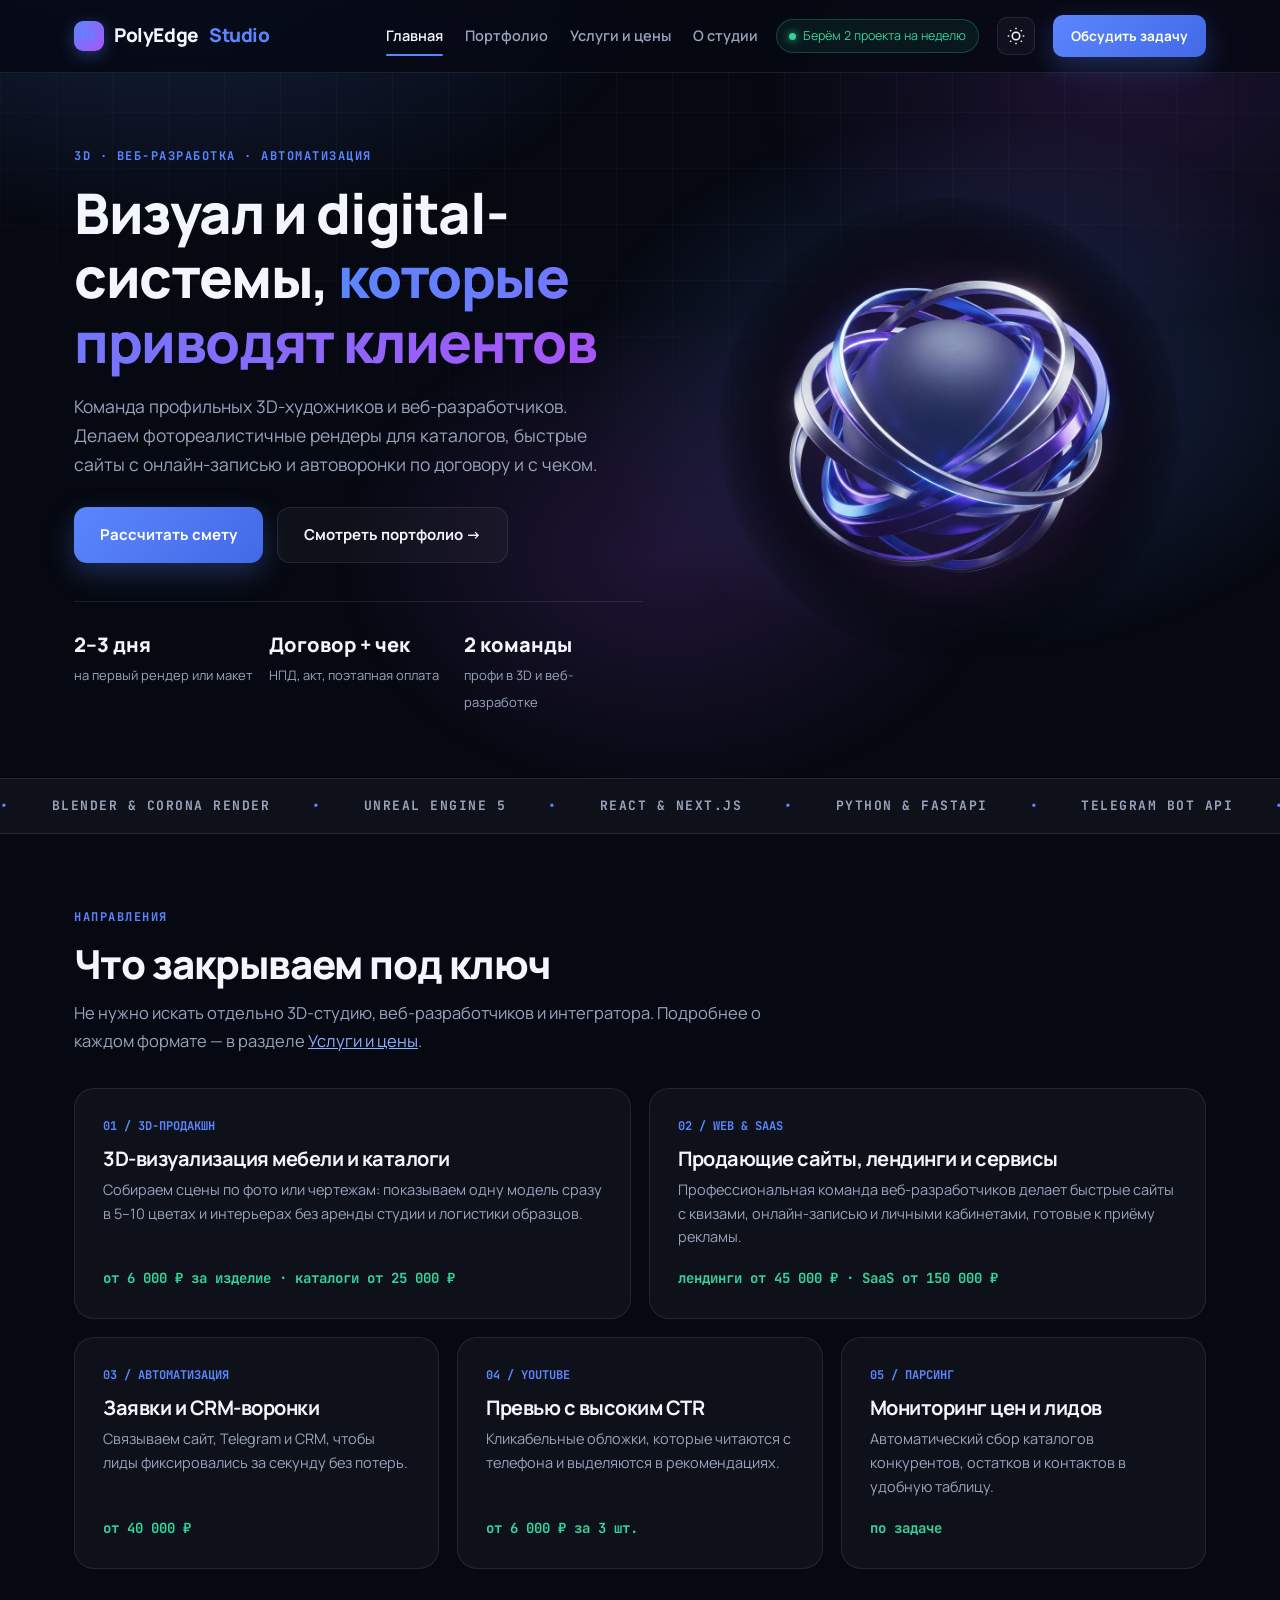
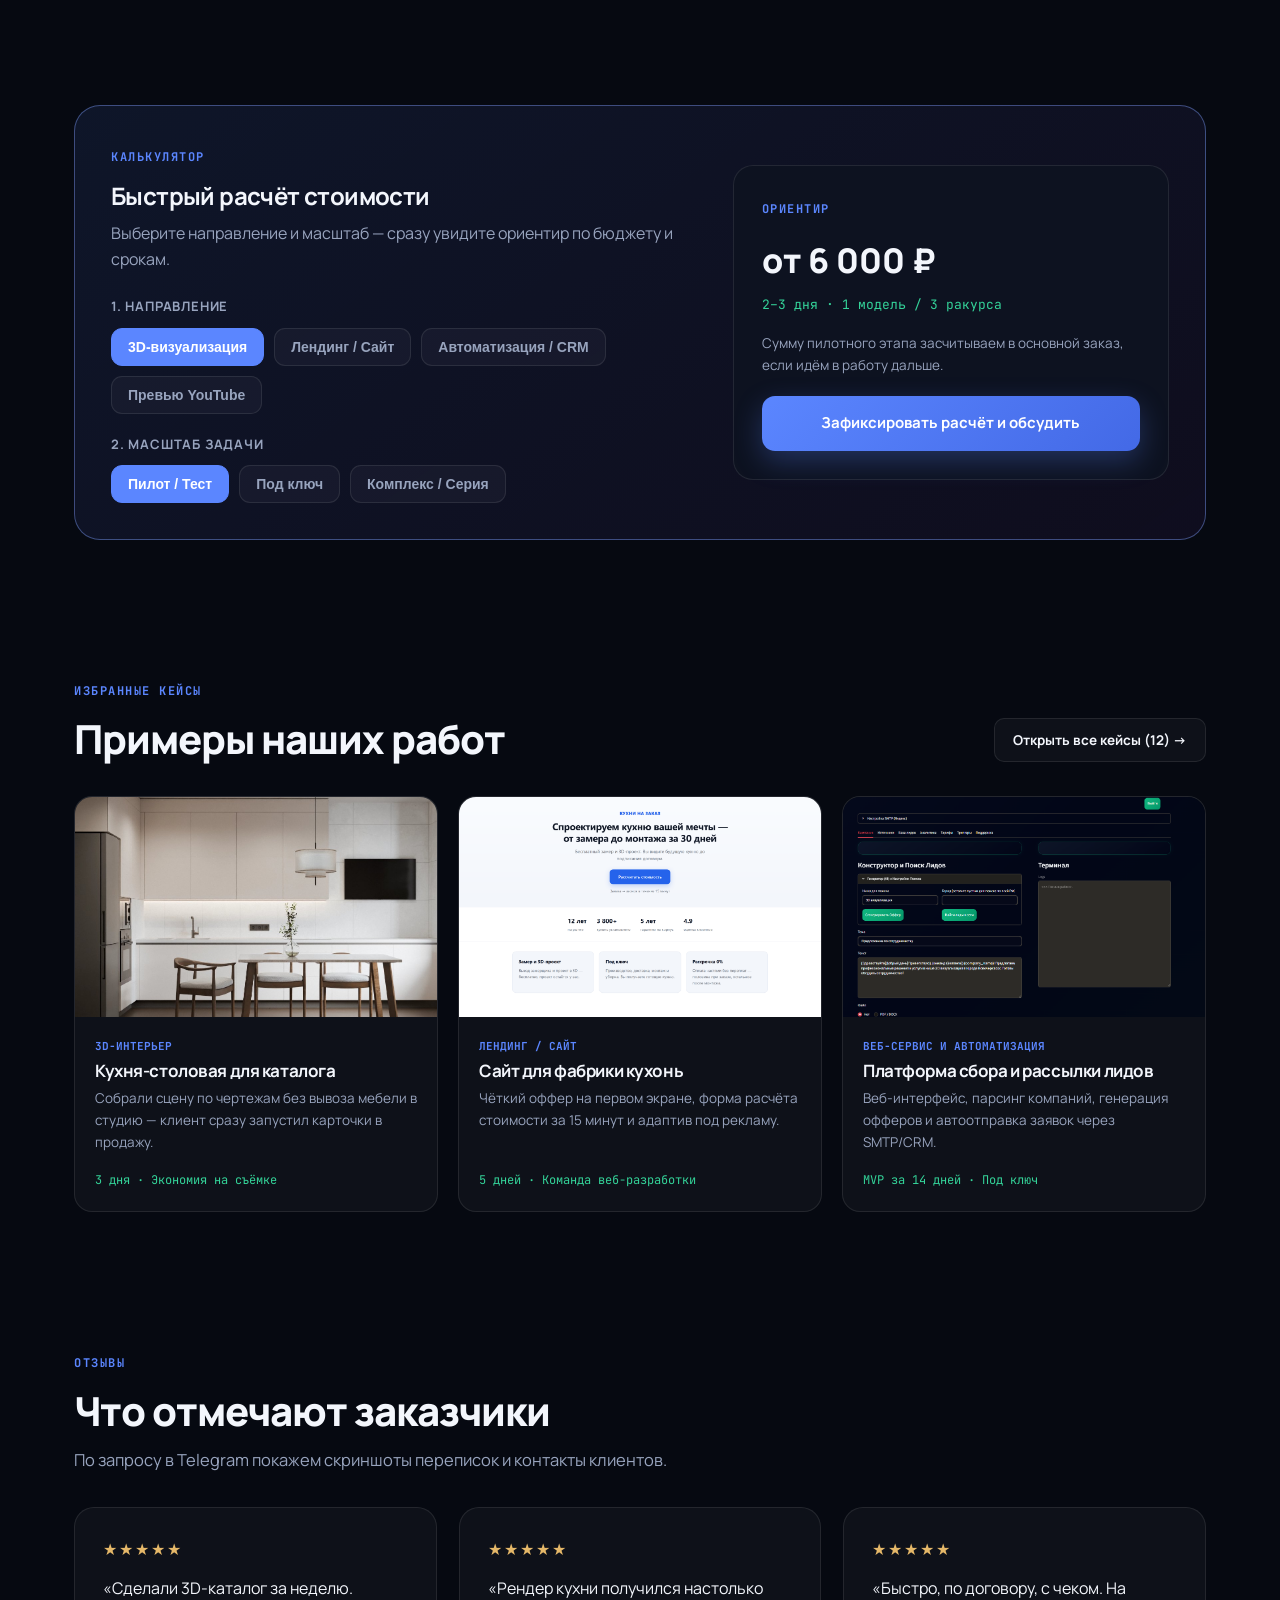
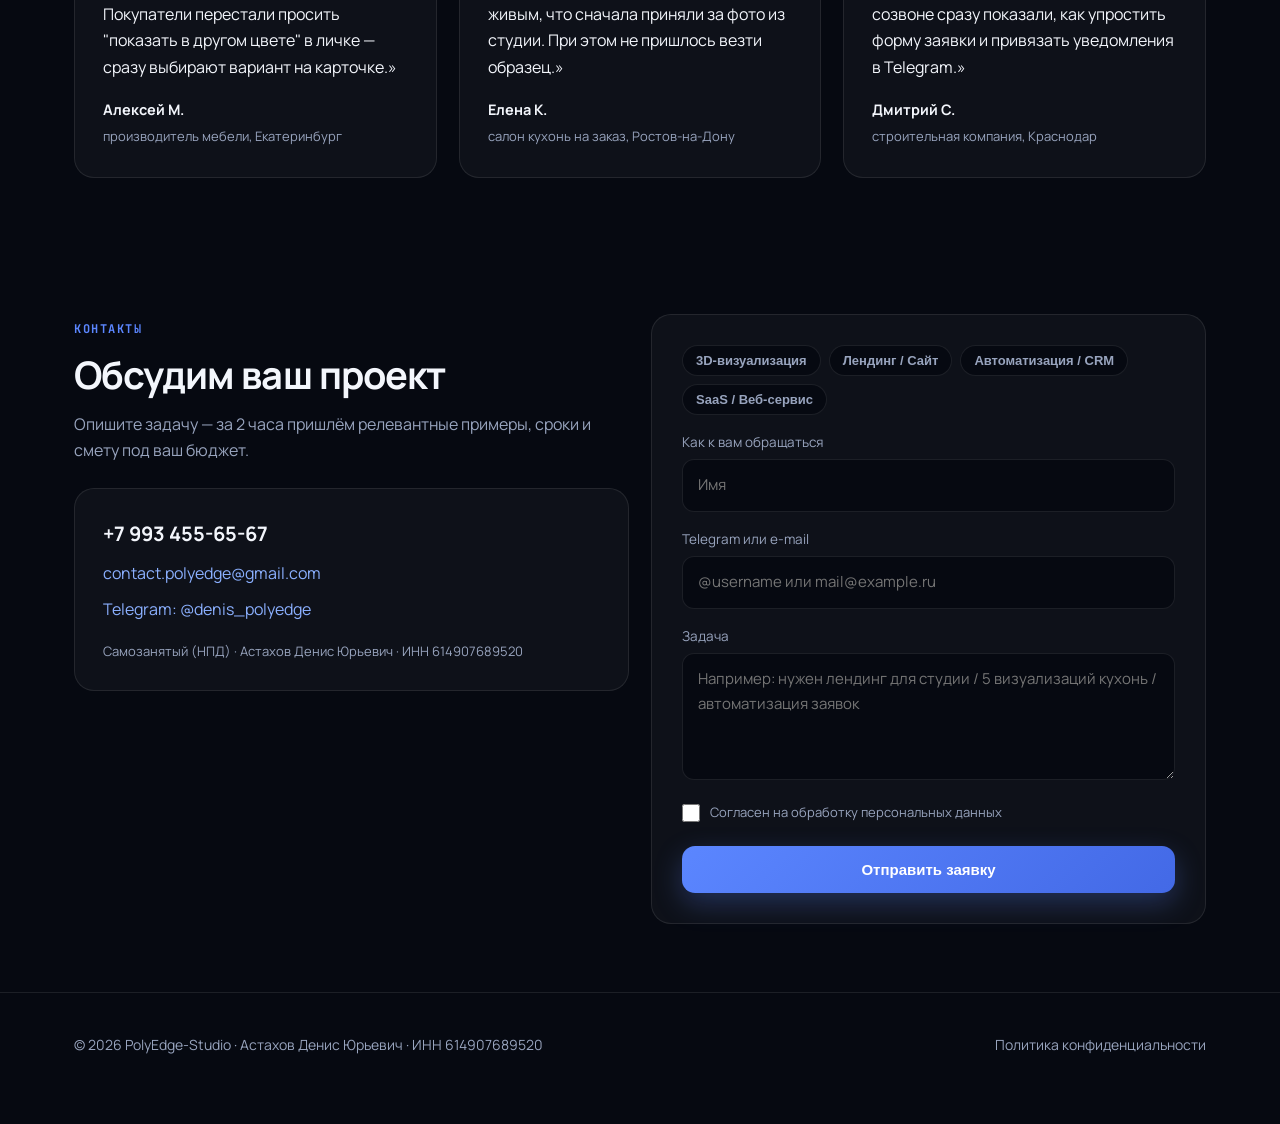
==== index.html @ 9b285a36 "Add files via upload" ====
<!DOCTYPE html>
<html lang="ru">
<head>
<meta charset="utf-8">
<meta name="viewport" content="width=device-width, initial-scale=1">
<title>PolyEdge-Studio — 3D-визуализация, сайты и автоматизация для бизнеса</title>
<meta name="description" content="Фотореалистичные 3D-рендеры мебели и интерьера, продающие сайты и автоматизация заявок. Команда профессионалов, договор и чек.">
<link rel="stylesheet" href="assets/style.css?v=19">
</head>
<body>
<div class="scroll-progress" id="scroll-progress"></div>
<div class="bg-grid"></div>
<div class="bg-glow"></div>

<header>
  <div class="wrap nav">
    <a class="logo" href="index.html"><span class="logo-mark">PE</span>PolyEdge<span>Studio</span></a>
    <nav class="menu">
      <a href="index.html" class="active">Главная</a>
      <a href="portfolio.html">Портфолио</a>
      <a href="services.html">Услуги и цены</a>
      <a href="about.html">О студии</a>
    </nav>
    <div class="nav-status"><span class="dot"></span>Берём 2 проекта на неделю</div>
    <button class="theme-btn" id="theme-toggle" type="button" aria-label="Сменить тему"></button>
    <a class="btn sm" href="#contact">Обсудить задачу</a>
    <button class="burger" type="button" aria-label="Меню">☰</button>
  </div>
  <div class="mobile-menu">
    <a href="index.html">Главная</a>
    <a href="portfolio.html">Портфолио</a>
    <a href="services.html">Услуги и цены</a>
    <a href="about.html">О студии</a>
    <a href="#contact">Обсудить задачу</a>
  </div>
</header>

<main>
  <section class="hero">
    <div class="hero-aura" id="hero-aura" aria-hidden="true"></div>
    <div class="wrap" style="position:relative">
      <div class="hero-grid">
        <div>
          <span class="eyebrow">3D · Веб-разработка · Автоматизация</span>
          <h1>Визуал и digital-системы, <span class="grad">которые приводят клиентов</span></h1>
          <p class="sub">Команда профильных 3D-художников и веб-разработчиков. Делаем фотореалистичные рендеры для каталогов, быстрые сайты с онлайн-записью и автоворонки по договору и с чеком.</p>
          <div class="cta">
            <a class="btn" href="#estimator">Рассчитать смету</a>
            <a class="btn ghost" href="portfolio.html">Смотреть портфолио →</a>
          </div>
          <div class="trust-row">
            <div class="trust-item"><b>2–3 дня</b><span>на первый рендер или макет</span></div>
            <div class="trust-item"><b>Договор + чек</b><span>НПД, акт, поэтапная оплата</span></div>
            <div class="trust-item"><b>2 команды</b><span>профи в 3D и веб-разработке</span></div>
          </div>
        </div>
        <div class="hero-3d-stage" id="hero-sculpture-stage">
          <div class="hero-sculpture-glow" aria-hidden="true"></div>
          <canvas id="hero-three-canvas" style="width:100%;height:100%;display:block;position:relative;z-index:2"></canvas>
          <img class="hero-sculpture" id="hero-sculpture" src="assets/hero-sculpture.jpg" alt="3D-скульптура PolyEdge-Studio" style="display:none">
        </div>
      </div>
    </div>
  </section>

  <div class="marquee-wrap" aria-hidden="true">
    <div class="marquee-track">
      <span>•</span> Blender &amp; Corona Render <span>•</span> Unreal Engine 5 <span>•</span> React &amp; Next.js <span>•</span> Python &amp; FastAPI <span>•</span> Telegram Bot API <span>•</span> amoCRM &amp; Bitrix24 <span>•</span> YouTube CTR Design
      <span>•</span> Blender &amp; Corona Render <span>•</span> Unreal Engine 5 <span>•</span> React &amp; Next.js <span>•</span> Python &amp; FastAPI <span>•</span> Telegram Bot API <span>•</span> amoCRM &amp; Bitrix24 <span>•</span> YouTube CTR Design
    </div>
  </div>

  <section>
    <div class="wrap">
      <div class="sec-head">
        <span class="eyebrow">Направления</span>
        <h2>Что закрываем под ключ</h2>
        <p class="sub">Не нужно искать отдельно 3D-студию, веб-разработчиков и интегратора. Подробнее о каждом формате — в разделе <a href="services.html" style="color:#8bb0ff;text-decoration:underline">Услуги и цены</a>.</p>
      </div>
      <div class="bento">
        <div class="bento-card wide">
          <span class="bento-num">01 / 3D-ПРОДАКШН</span>
          <h3>3D-визуализация мебели и каталоги</h3>
          <p>Собираем сцены по фото или чертежам: показываем одну модель сразу в 5–10 цветах и интерьерах без аренды студии и логистики образцов.</p>
          <div class="price-tag">от 6 000 ₽ за изделие · каталоги от 25 000 ₽</div>
        </div>
        <div class="bento-card wide">
          <span class="bento-num">02 / WEB & SAAS</span>
          <h3>Продающие сайты, лендинги и сервисы</h3>
          <p>Профессиональная команда веб-разработчиков делает быстрые сайты с квизами, онлайн-записью и личными кабинетами, готовые к приёму рекламы.</p>
          <div class="price-tag">лендинги от 45 000 ₽ · SaaS от 150 000 ₽</div>
        </div>
        <div class="bento-card">
          <span class="bento-num">03 / АВТОМАТИЗАЦИЯ</span>
          <h3>Заявки и CRM-воронки</h3>
          <p>Связываем сайт, Telegram и CRM, чтобы лиды фиксировались за секунду без потерь.</p>
          <div class="price-tag">от 40 000 ₽</div>
        </div>
        <div class="bento-card">
          <span class="bento-num">04 / YOUTUBE</span>
          <h3>Превью с высоким CTR</h3>
          <p>Кликабельные обложки, которые читаются с телефона и выделяются в рекомендациях.</p>
          <div class="price-tag">от 6 000 ₽ за 3 шт.</div>
        </div>
        <div class="bento-card">
          <span class="bento-num">05 / ПАРСИНГ</span>
          <h3>Мониторинг цен и лидов</h3>
          <p>Автоматический сбор каталогов конкурентов, остатков и контактов в удобную таблицу.</p>
          <div class="price-tag">по задаче</div>
        </div>
      </div>
    </div>
  </section>

  <section id="estimator">
    <div class="wrap">
      <div class="calc-box">
        <div>
          <span class="eyebrow">Калькулятор</span>
          <h2>Быстрый расчёт стоимости</h2>
          <p class="sub" style="margin:10px 0 24px">Выберите направление и масштаб — сразу увидите ориентир по бюджету и срокам.</p>

          <div class="calc-group">
            <span class="calc-label">1. Направление</span>
            <div class="chip-row">
              <button class="chip active" type="button" data-calc-service="3d">3D-визуализация</button>
              <button class="chip" type="button" data-calc-service="web">Лендинг / Сайт</button>
              <button class="chip" type="button" data-calc-service="auto">Автоматизация / CRM</button>
              <button class="chip" type="button" data-calc-service="yt">Превью YouTube</button>
            </div>
          </div>

          <div class="calc-group" style="margin-bottom:0">
            <span class="calc-label">2. Масштаб задачи</span>
            <div class="chip-row">
              <button class="chip active" type="button" data-calc-scale="pilot">Пилот / Тест</button>
              <button class="chip" type="button" data-calc-scale="standard">Под ключ</button>
              <button class="chip" type="button" data-calc-scale="pro">Комплекс / Серия</button>
            </div>
          </div>
        </div>

        <div class="calc-result">
          <span class="eyebrow" style="margin-bottom:4px">Ориентир</span>
          <div class="calc-price" id="calc-price">от 6 000 ₽</div>
          <div class="calc-term" id="calc-term">2–3 дня · 1 модель / 3 ракурса</div>
          <p class="calc-note">Сумму пилотного этапа засчитываем в основной заказ, если идём в работу дальше.</p>
          <a class="btn" id="calc-apply" href="#contact" style="width:100%">Зафиксировать расчёт и обсудить</a>
        </div>
      </div>
    </div>
  </section>

  <section>
    <div class="wrap">
      <div class="sec-head" style="display:flex;justify-content:space-between;align-items:flex-end;gap:20px;max-width:100%;flex-wrap:wrap">
        <div>
          <span class="eyebrow">Избранные кейсы</span>
          <h2>Примеры наших работ</h2>
        </div>
        <a class="btn ghost sm" href="portfolio.html">Открыть все кейсы (12) →</a>
      </div>

      <div class="cases-grid">
        <article class="case-card">
          <div class="case-thumb"><img src="assets/work-03.jpg" alt="3D-визуализация кухни-столовой" loading="lazy"></div>
          <div class="case-body">
            <span class="case-tag">3D-интерьер</span>
            <h3>Кухня-столовая для каталога</h3>
            <p>Собрали сцену по чертежам без вывоза мебели в студию — клиент сразу запустил карточки в продажу.</p>
            <div class="case-meta">3 дня · Экономия на съёмке</div>
          </div>
        </article>

        <article class="case-card">
          <div class="case-thumb"><img src="assets/demo_web.png" alt="Лендинг для мебельного производства" loading="lazy"></div>
          <div class="case-body">
            <span class="case-tag">Лендинг / Сайт</span>
            <h3>Сайт для фабрики кухонь</h3>
            <p>Чёткий оффер на первом экране, форма расчёта стоимости за 15 минут и адаптив под рекламу.</p>
            <div class="case-meta">5 дней · Команда веб-разработки</div>
          </div>
        </article>

        <article class="case-card">
          <div class="case-thumb"><img src="assets/leadforge_app.png" alt="Веб-сервис LeadForge ULTRA" loading="lazy"></div>
          <div class="case-body">
            <span class="case-tag">Веб-сервис и автоматизация</span>
            <h3>Платформа сбора и рассылки лидов</h3>
            <p>Веб-интерфейс, парсинг компаний, генерация офферов и автоотправка заявок через SMTP/CRM.</p>
            <div class="case-meta">MVP за 14 дней · Под ключ</div>
          </div>
        </article>
      </div>
    </div>
  </section>

  <section>
    <div class="wrap">
      <div class="sec-head">
        <span class="eyebrow">Отзывы</span>
        <h2>Что отмечают заказчики</h2>
        <p class="sub">По запросу в Telegram покажем скриншоты переписок и контакты клиентов.</p>
      </div>
      <div class="grid-3">
        <div class="panel">
          <div style="color:var(--gold);letter-spacing:2px;margin-bottom:12px">★★★★★</div>
          <p class="sub" style="color:var(--text);margin-bottom:18px">«Сделали 3D-каталог за неделю. Покупатели перестали просить "показать в другом цвете" в личке — сразу выбирают вариант на карточке.»</p>
          <b style="display:block;font-size:14.5px">Алексей М.</b>
          <span style="font-size:13px;color:var(--muted)">производитель мебели, Екатеринбург</span>
        </div>
        <div class="panel">
          <div style="color:var(--gold);letter-spacing:2px;margin-bottom:12px">★★★★★</div>
          <p class="sub" style="color:var(--text);margin-bottom:18px">«Рендер кухни получился настолько живым, что сначала приняли за фото из студии. При этом не пришлось везти образец.»</p>
          <b style="display:block;font-size:14.5px">Елена К.</b>
          <span style="font-size:13px;color:var(--muted)">салон кухонь на заказ, Ростов-на-Дону</span>
        </div>
        <div class="panel">
          <div style="color:var(--gold);letter-spacing:2px;margin-bottom:12px">★★★★★</div>
          <p class="sub" style="color:var(--text);margin-bottom:18px">«Быстро, по договору, с чеком. На созвоне сразу показали, как упростить форму заявки и привязать уведомления в Telegram.»</p>
          <b style="display:block;font-size:14.5px">Дмитрий С.</b>
          <span style="font-size:13px;color:var(--muted)">строительная компания, Краснодар</span>
        </div>
      </div>
    </div>
  </section>

  <section id="contact">
    <div class="wrap">
      <div class="grid-2" style="align-items:start">
        <div>
          <span class="eyebrow">Контакты</span>
          <h2 style="font-size:clamp(28px,3.5vw,38px);margin-bottom:14px">Обсудим ваш проект</h2>
          <p class="sub" style="margin-bottom:24px">Опишите задачу — за 2 часа пришлём релевантные примеры, сроки и смету под ваш бюджет.</p>
          <div class="panel" style="display:grid;gap:10px">
            <b style="font-size:20px">+7 993 455-65-67</b>
            <a href="mailto:contact.polyedge@gmail.com" style="color:#8bb0ff">contact.polyedge@gmail.com</a>
            <a href="https://t.me/denis_polyedge" target="_blank" rel="noopener" style="color:#8bb0ff">Telegram: @denis_polyedge</a>
            <span style="font-size:13px;color:var(--muted);margin-top:8px">Самозанятый (НПД) · Астахов Денис Юрьевич · ИНН 614907689520</span>
          </div>
        </div>
        <form id="lead-form" method="POST" action="https://formsubmit.co/contact.polyedge@gmail.com">
          <input type="hidden" name="_subject" value="Заявка с сайта PolyEdge-Studio">
          <input type="hidden" name="_captcha" value="false">
          <div class="form-tags">
            <button class="form-tag" type="button">3D-визуализация</button>
            <button class="form-tag" type="button">Лендинг / Сайт</button>
            <button class="form-tag" type="button">Автоматизация / CRM</button>
            <button class="form-tag" type="button">SaaS / Веб-сервис</button>
          </div>
          <label>Как к вам обращаться<input name="name" required placeholder="Имя"></label>
          <label>Telegram или e-mail<input name="contact" required placeholder="@username или mail@example.ru"></label>
          <label>Задача<textarea name="task" rows="4" required placeholder="Например: нужен лендинг для студии / 5 визуализаций кухонь / автоматизация заявок"></textarea></label>
          <label class="check"><input type="checkbox" name="consent" required><span>Согласен на обработку персональных данных</span></label>
          <button class="btn" type="submit" style="width:100%;margin-top:6px">Отправить заявку</button>
          <p id="form-status" class="status" hidden></p>
        </form>
      </div>
    </div>
  </section>
</main>

<footer>
  <div class="wrap foot">
    <div>© 2026 PolyEdge-Studio · Астахов Денис Юрьевич · ИНН 614907689520</div>
    <div><a href="privacy.html">Политика конфиденциальности</a></div>
  </div>
</footer>

<div class="case-modal" id="case-modal" aria-hidden="true">
  <div class="case-modal-box">
    <button class="case-modal-close" type="button" aria-label="Закрыть">×</button>
    <div class="case-modal-img"><img id="cm-img" src="" alt=""></div>
    <div class="case-modal-info">
      <span class="case-tag" id="cm-tag"></span>
      <h3 id="cm-title"></h3>
      <p id="cm-desc"></p>
      <div class="case-modal-meta" id="cm-meta"></div>
      <a class="btn" id="cm-cta" href="index.html#contact" style="margin-top:auto">Хочу похожий проект</a>
    </div>
  </div>
</div>

<script src="https://unpkg.com/three@0.160.0/build/three.min.js"></script>
<script src="assets/app.js?v=19"></script>
</body>
</html>
---- assets/style.css ----
@import url('https://fonts.googleapis.com/css2?family=Manrope:wght@400;500;600;700;800&family=JetBrains+Mono:wght@500;700&display=swap');

:root {
  --bg: #060911;
  --bg-soft: #0d1220;
  --surface: rgba(255, 255, 255, 0.035);
  --surface-hover: rgba(255, 255, 255, 0.07);
  --border: rgba(255, 255, 255, 0.09);
  --border-strong: rgba(126, 161, 255, 0.42);
  --text: #f3f6fc;
  --muted: #98a4be;
  --accent: #5b86ff;
  --accent2: #a855f7;
  --ok: #34d399;
  --bad: #f87171;
  --gold: #e5b869;
  --header-bg: rgba(6, 9, 17, 0.84);
  --grid-line: rgba(255, 255, 255, 0.028);
  --radius: 20px;
  --mono: 'JetBrains Mono', ui-monospace, SFMono-Regular, Menlo, monospace;
  --sans: 'Manrope', -apple-system, BlinkMacSystemFont, 'Segoe UI', Roboto, sans-serif;
}

html[data-theme="light"] {
  --bg: #f5f7fc;
  --bg-soft: #ffffff;
  --surface: #ffffff;
  --surface-hover: #eef2fa;
  --border: rgba(15, 21, 34, 0.1);
  --border-strong: rgba(79, 124, 255, 0.45);
  --text: #0f1522;
  --muted: #59637a;
  --accent: #4369e6;
  --accent2: #7c3aed;
  --ok: #15803d;
  --bad: #dc2626;
  --gold: #b45309;
  --header-bg: rgba(245, 247, 252, 0.88);
  --grid-line: rgba(15, 21, 34, 0.035);
}

@view-transition { navigation: auto; }

* { box-sizing: border-box; }
html { scroll-behavior: smooth; }
body {
  margin: 0;
  background: var(--bg);
  color: var(--text);
  font: 16px/1.65 var(--sans);
  -webkit-font-smoothing: antialiased;
  overflow-x: hidden;
  opacity: 0;
  transform: translateY(8px);
  transition: background-color 0.22s ease, color 0.22s ease, opacity 0.26s cubic-bezier(0.22, 1, 0.36, 1), transform 0.26s cubic-bezier(0.22, 1, 0.36, 1);
}
body.page-ready { opacity: 1; transform: none; }
body.page-leave { opacity: 0; transform: translateY(-8px); }

.scroll-progress {
  position: fixed;
  top: 0;
  left: 0;
  height: 2.5px;
  width: 0%;
  background: linear-gradient(90deg, var(--accent), var(--accent2));
  z-index: 200;
  transition: width 0.08s linear;
}

.bg-grid {
  position: fixed;
  inset: 0;
  z-index: -2;
  background-image:
    linear-gradient(var(--grid-line) 1px, transparent 1px),
    linear-gradient(90deg, var(--grid-line) 1px, transparent 1px);
  background-size: 56px 56px;
  mask-image: radial-gradient(ellipse 85% 65% at 50% 0%, #000 40%, transparent 100%);
  pointer-events: none;
}

.bg-glow {
  position: fixed;
  inset: 0;
  z-index: -1;
  background:
    radial-gradient(820px 480px at 14% -5%, rgba(91, 134, 255, 0.2), transparent 60%),
    radial-gradient(680px 440px at 88% 10%, rgba(168, 85, 247, 0.14), transparent 55%);
  pointer-events: none;
}

.wrap { max-width: 1180px; margin: 0 auto; padding: 0 24px; }
a { color: inherit; text-decoration: none; }
h1, h2, h3, h4 { margin: 0; line-height: 1.15; letter-spacing: -0.025em; }

.eyebrow {
  display: inline-flex;
  align-items: center;
  gap: 8px;
  font-family: var(--mono);
  font-size: 12px;
  font-weight: 700;
  letter-spacing: 1.5px;
  text-transform: uppercase;
  color: var(--accent);
  margin-bottom: 14px;
}

.sub { color: var(--muted); margin: 0; }

.btn {
  display: inline-flex;
  align-items: center;
  justify-content: center;
  gap: 9px;
  padding: 15px 26px;
  border-radius: 13px;
  background: linear-gradient(135deg, var(--accent), #4369e6);
  color: #fff;
  font-weight: 700;
  font-size: 15px;
  border: none;
  cursor: pointer;
  transition: transform 0.18s ease, box-shadow 0.18s ease, filter 0.18s ease;
  box-shadow: 0 10px 28px rgba(91, 134, 255, 0.28);
}
.btn:hover { transform: translateY(-2px); filter: brightness(1.08); box-shadow: 0 14px 36px rgba(91, 134, 255, 0.4); }
.btn.ghost {
  background: var(--surface);
  color: var(--text);
  border: 1px solid var(--border);
  box-shadow: none;
}
.btn.ghost:hover { border-color: var(--accent); background: var(--surface-hover); }
.btn.sm { padding: 10px 18px; font-size: 13.5px; border-radius: 10px; }

/* Header */
header {
  position: sticky;
  top: 0;
  z-index: 100;
  background: var(--header-bg);
  backdrop-filter: saturate(180%) blur(16px);
  border-bottom: 1px solid var(--border);
}
.nav { display: flex; align-items: center; height: 72px; gap: 18px; }
.logo { font-weight: 800; font-size: 19px; letter-spacing: -0.02em; display: inline-flex; align-items: center; gap: 10px; }
.logo-mark {
  width: 30px;
  height: 30px;
  border-radius: 9px;
  background: linear-gradient(135deg, var(--accent), var(--accent2));
  color: #fff;
  display: grid;
  place-items: center;
  font-family: var(--mono);
  font-size: 13px;
  font-weight: 700;
  box-shadow: 0 4px 16px rgba(91, 134, 255, 0.35);
}
.logo span { color: var(--accent); }
.menu { display: flex; gap: 22px; margin-left: auto; }
.menu a { color: var(--muted); font-size: 14.5px; font-weight: 600; transition: color 0.15s; padding: 6px 0; position: relative; }
.menu a:hover, .menu a.active { color: var(--text); }
.menu a.active::after {
  content: "";
  position: absolute;
  left: 0;
  right: 0;
  bottom: -2px;
  height: 2px;
  background: var(--accent);
  border-radius: 2px;
}
.nav-status {
  display: inline-flex;
  align-items: center;
  gap: 7px;
  font-size: 12.5px;
  color: var(--ok);
  background: rgba(52, 211, 153, 0.08);
  border: 1px solid rgba(52, 211, 153, 0.25);
  padding: 6px 12px;
  border-radius: 99px;
}
.dot { width: 7px; height: 7px; border-radius: 50%; background: var(--ok); box-shadow: 0 0 8px var(--ok); animation: pulse 2s infinite; }
@keyframes pulse { 0%, 100% { opacity: 1; } 50% { opacity: 0.4; } }

.theme-btn {
  width: 38px;
  height: 38px;
  border-radius: 10px;
  border: 1px solid var(--border);
  background: var(--surface);
  color: var(--text);
  display: grid;
  place-items: center;
  cursor: pointer;
  transition: border-color 0.15s, background-color 0.15s;
}
.theme-btn:hover { border-color: var(--accent); background: var(--surface-hover); }

.burger { display: none; background: transparent; border: 1px solid var(--border); color: var(--text); border-radius: 10px; padding: 8px 12px; cursor: pointer; font-size: 18px; }
@media (max-width: 1020px) {
  .menu, .nav-status, .nav .btn.sm { display: none; }
  .theme-btn { margin-left: auto; }
  .burger { display: inline-flex; }
}

.mobile-menu {
  display: none;
  flex-direction: column;
  gap: 12px;
  padding: 18px 24px 24px;
  background: var(--bg-soft);
  border-bottom: 1px solid var(--border);
}
.mobile-menu.open { display: flex; }
.mobile-menu a { font-size: 16px; font-weight: 600; color: var(--text); padding: 6px 0; }

/* Hero */
.hero { padding: 68px 0 64px; position: relative; }
.hero-grid { display: grid; grid-template-columns: 1.05fr 0.95fr; gap: 48px; align-items: center; }
@media (max-width: 920px) { .hero-grid { grid-template-columns: 1fr; } }
.hero h1 { font-size: clamp(34px, 4.8vw, 56px); font-weight: 800; }
.grad {
  background: linear-gradient(90deg, #5b86ff, #a855f7, #5b86ff);
  background-size: 200% auto;
  -webkit-background-clip: text;
  background-clip: text;
  color: transparent;
  animation: shine 6s linear infinite;
}
@keyframes shine { to { background-position: 200% center; } }
.hero .sub { font-size: 17.5px; margin: 18px 0 28px; max-width: 540px; }
.cta { display: flex; gap: 14px; flex-wrap: wrap; }

.trust-row {
  display: grid;
  grid-template-columns: repeat(3, 1fr);
  gap: 16px;
  margin-top: 38px;
  padding-top: 26px;
  border-top: 1px solid var(--border);
}
@media (max-width: 560px) { .trust-row { grid-template-columns: 1fr; } }
.trust-item b { display: block; font-size: 20px; font-weight: 800; color: var(--text); }
.trust-item span { font-size: 13px; color: var(--muted); }

/* Interactive 3D Hero Showcase */
.hero-showcase {
  position: relative;
  border-radius: 24px;
  padding: 12px;
  background: var(--surface);
  border: 1px solid var(--border);
  box-shadow: 0 26px 70px rgba(0, 0, 0, 0.25);
  transition: transform 0.18s ease-out;
  transform-style: preserve-3d;
}
.hero-tabs { display: flex; gap: 6px; margin-bottom: 10px; }
.hero-tab {
  flex: 1;
  padding: 8px 10px;
  border-radius: 10px;
  border: 1px solid var(--border);
  background: transparent;
  color: var(--muted);
  font-size: 12.5px;
  font-weight: 700;
  cursor: pointer;
  transition: all 0.15s;
}
.hero-tab.active { background: var(--accent); color: #fff; border-color: var(--accent); }
.hero-showcase img {
  display: block;
  width: 100%;
  aspect-ratio: 4 / 3;
  object-fit: cover;
  border-radius: 16px;
}
.hero-float {
  position: absolute;
  left: 24px;
  right: 24px;
  bottom: 24px;
  display: flex;
  justify-content: space-between;
  align-items: center;
  gap: 12px;
  flex-wrap: wrap;
  background: rgba(6, 9, 17, 0.86);
  backdrop-filter: blur(12px);
  border: 1px solid rgba(255, 255, 255, 0.16);
  padding: 12px 16px;
  border-radius: 14px;
}
.hero-float strong { font-size: 13.5px; color: #fff; }
.hero-float span { font-family: var(--mono); font-size: 12px; color: #34d399; }

/* Marquee */
.marquee-wrap {
  border-top: 1px solid var(--border);
  border-bottom: 1px solid var(--border);
  background: var(--surface);
  overflow: hidden;
  padding: 16px 0;
}
.marquee-track {
  display: flex;
  gap: 42px;
  width: max-content;
  animation: marquee 28s linear infinite;
  font-family: var(--mono);
  font-size: 13px;
  font-weight: 700;
  letter-spacing: 1.5px;
  color: var(--muted);
  text-transform: uppercase;
}
.marquee-track span { color: var(--accent); }
@keyframes marquee { from { transform: translateX(0); } to { transform: translateX(-50%); } }

/* Sections & Spotlight Bento Cards */
section { padding: 68px 0; }
.sec-head { max-width: 700px; margin-bottom: 34px; }
.sec-head h2 { font-size: clamp(28px, 3.8vw, 40px); font-weight: 800; }
.sec-head .sub { font-size: 16.5px; margin-top: 12px; }

.bento { display: grid; grid-template-columns: repeat(12, 1fr); gap: 18px; }
.bento-card {
  grid-column: span 4;
  position: relative;
  overflow: hidden;
  background: var(--surface);
  border: 1px solid var(--border);
  border-radius: var(--radius);
  padding: 28px;
  transition: transform 0.2s ease, border-color 0.2s ease;
  display: flex;
  flex-direction: column;
}
.bento-card::before {
  content: "";
  position: absolute;
  inset: 0;
  background: radial-gradient(360px circle at var(--mx, 50%) var(--my, 50%), rgba(91, 134, 255, 0.14), transparent 60%);
  opacity: 0;
  transition: opacity 0.25s;
  pointer-events: none;
}
.bento-card:hover::before { opacity: 1; }
.bento-card.wide { grid-column: span 6; }
@media (max-width: 920px) { .bento-card, .bento-card.wide { grid-column: span 6; } }
@media (max-width: 620px) { .bento-card, .bento-card.wide { grid-column: span 12; } }
.bento-card:hover { transform: translateY(-4px); border-color: var(--border-strong); }
.bento-num { font-family: var(--mono); font-size: 12px; color: var(--accent); font-weight: 700; }
.bento-card h3 { font-size: 20px; margin: 10px 0 8px; }
.bento-card p { font-size: 14.5px; color: var(--muted); margin: 0 0 18px; }
.price-tag { margin-top: auto; font-family: var(--mono); font-size: 14px; font-weight: 700; color: var(--ok); }

/* Interactive Estimator */
.calc-box {
  background: linear-gradient(145deg, rgba(91, 134, 255, 0.1), rgba(168, 85, 247, 0.06));
  border: 1px solid var(--border-strong);
  border-radius: 26px;
  padding: 36px;
  display: grid;
  grid-template-columns: 1.15fr 0.85fr;
  gap: 32px;
  align-items: center;
}
@media (max-width: 860px) { .calc-box { grid-template-columns: 1fr; padding: 26px; } }
.calc-group { margin-bottom: 20px; }
.calc-label { display: block; font-size: 13px; font-weight: 700; color: var(--muted); margin-bottom: 10px; text-transform: uppercase; letter-spacing: 0.8px; }
.chip-row { display: flex; flex-wrap: wrap; gap: 10px; }
.chip {
  padding: 10px 16px;
  border-radius: 11px;
  background: var(--surface);
  border: 1px solid var(--border);
  color: var(--muted);
  font-size: 14px;
  font-weight: 600;
  cursor: pointer;
  transition: all 0.16s;
}
.chip:hover { color: var(--text); border-color: var(--accent); }
.chip.active { background: var(--accent); border-color: var(--accent); color: #fff; }
.calc-result {
  background: var(--bg-soft);
  border: 1px solid var(--border);
  border-radius: 20px;
  padding: 28px;
}
.calc-price { font-size: 34px; font-weight: 800; margin: 8px 0 6px; color: var(--text); }
.calc-term { font-family: var(--mono); font-size: 13px; color: var(--ok); margin-bottom: 16px; }
.calc-note { font-size: 13.5px; color: var(--muted); margin: 0 0 20px; }

/* Portfolio Grid */
.tabs { display: flex; flex-wrap: wrap; gap: 10px; margin-bottom: 28px; }
.tab {
  padding: 10px 18px;
  border-radius: 99px;
  background: var(--surface);
  border: 1px solid var(--border);
  color: var(--muted);
  font-size: 14px;
  font-weight: 600;
  cursor: pointer;
  transition: all 0.18s;
}
.tab:hover { color: var(--text); border-color: var(--border-strong); }
.tab.active { background: var(--accent); border-color: var(--accent); color: #fff; }

.cases-grid { display: grid; grid-template-columns: repeat(3, 1fr); gap: 20px; }
@media (max-width: 920px) { .cases-grid { grid-template-columns: repeat(2, 1fr); } }
@media (max-width: 580px) { .cases-grid { grid-template-columns: 1fr; } }
.case-card {
  background: var(--surface);
  border: 1px solid var(--border);
  border-radius: 18px;
  overflow: hidden;
  display: flex;
  flex-direction: column;
  transition: transform 0.2s, border-color 0.2s;
}
.case-card:hover { transform: translateY(-4px); border-color: var(--border-strong); }
.case-card.hidden { display: none; }
.case-thumb { overflow: hidden; background: #0b101d; cursor: zoom-in; }
.case-thumb img { display: block; width: 100%; height: 220px; object-fit: cover; transition: transform 0.4s ease; }
.case-card:hover .case-thumb img { transform: scale(1.04); }
.case-card.is-ui .case-thumb { padding: 12px 12px 0; background: linear-gradient(180deg, #131a2c 0%, #0b101d 100%); }
.ui-bar { display: flex; gap: 6px; padding: 0 4px 8px; }
.ui-bar i { width: 8px; height: 8px; border-radius: 50%; background: rgba(255, 255, 255, 0.2); display: block; }
.case-card.is-ui .case-thumb img { border-radius: 10px 10px 0 0; height: 196px; object-position: top center; }
.case-body { padding: 20px; display: flex; flex-direction: column; gap: 6px; flex: 1; }
.case-tag { font-family: var(--mono); font-size: 11px; font-weight: 700; text-transform: uppercase; color: var(--accent); }
.case-body h3 { font-size: 17px; color: var(--text); }
.case-body p { font-size: 13.5px; color: var(--muted); margin: 0; }
.case-meta { margin-top: auto; padding-top: 12px; font-family: var(--mono); font-size: 12px; color: var(--ok); }

/* Lightbox */
.lightbox { position: fixed; inset: 0; z-index: 999; background: rgba(4, 6, 12, 0.92); display: none; align-items: center; justify-content: center; padding: 24px; }
.lightbox.open { display: flex; }
.lightbox img { max-width: 92vw; max-height: 86vh; border-radius: 14px; }
.lightbox-close { position: absolute; top: 20px; right: 24px; width: 44px; height: 44px; border-radius: 50%; background: rgba(255, 255, 255, 0.14); color: #fff; border: none; font-size: 24px; cursor: pointer; }

/* Panels / Compare / FAQ */
.grid-2 { display: grid; grid-template-columns: 1fr 1fr; gap: 22px; }
.grid-3 { display: grid; grid-template-columns: repeat(3, 1fr); gap: 22px; }
.grid-4 { display: grid; grid-template-columns: repeat(4, 1fr); gap: 18px; }
@media (max-width: 900px) { .grid-3, .grid-4 { grid-template-columns: repeat(2, 1fr); } }
@media (max-width: 640px) { .grid-2, .grid-3, .grid-4 { grid-template-columns: 1fr; } }

.panel { background: var(--surface); border: 1px solid var(--border); border-radius: var(--radius); padding: 28px; }
.panel.bad { border-color: rgba(248, 113, 113, 0.3); }
.panel.good { border-color: rgba(52, 211, 153, 0.35); }
.check-list { list-style: none; padding: 0; margin: 16px 0 0; display: grid; gap: 12px; }
.check-list li { display: flex; align-items: flex-start; gap: 10px; font-size: 14.5px; color: var(--muted); }
.ico { flex: 0 0 18px; width: 18px; height: 18px; margin-top: 3px; }
.ico.good { color: var(--ok); }
.ico.bad { color: var(--bad); }

.faq-item { background: var(--surface); border: 1px solid var(--border); border-radius: 16px; margin-bottom: 12px; overflow: hidden; }
.faq-q {
  width: 100%;
  background: transparent;
  border: none;
  color: var(--text);
  text-align: left;
  padding: 18px 22px;
  font: 700 15.5px/1.4 var(--sans);
  cursor: pointer;
  display: flex;
  justify-content: space-between;
  align-items: center;
  gap: 16px;
}
.faq-a { display: none; padding: 0 22px 18px; font-size: 14.5px; color: var(--muted); }
.faq-item.open .faq-a { display: block; }

/* Contact Form */
form { background: var(--surface); border: 1px solid var(--border); border-radius: var(--radius); padding: 30px; }
label { display: block; font-size: 13.5px; color: var(--muted); margin-bottom: 16px; }
input, textarea {
  width: 100%;
  margin-top: 6px;
  padding: 13px 15px;
  border-radius: 12px;
  border: 1px solid var(--border);
  background: var(--bg);
  color: var(--text);
  font: inherit;
  font-size: 15px;
}
input:focus, textarea:focus { outline: none; border-color: var(--accent); }
.check { display: flex; gap: 10px; align-items: flex-start; font-size: 13px; }
.check input { width: 18px; height: 18px; margin: 2px 0 0; flex: 0 0 auto; }
.status { margin-top: 14px; font-size: 14px; padding: 12px 14px; border-radius: 10px; border: 1px solid var(--border); }
.status.ok { border-color: var(--ok); color: var(--ok); }
.status.err { border-color: var(--bad); color: var(--bad); }

.reveal { opacity: 0; transform: translateY(20px); transition: opacity 0.55s cubic-bezier(0.2, 0.8, 0.2, 1), transform 0.55s cubic-bezier(0.2, 0.8, 0.2, 1); }
.reveal.in { opacity: 1; transform: none; }
@media (prefers-reduced-motion: reduce) { .reveal { opacity: 1; transform: none; transition: none; } }

footer { border-top: 1px solid var(--border); padding: 40px 0 68px; color: var(--muted); font-size: 14px; }
.foot { display: flex; justify-content: space-between; gap: 16px; flex-wrap: wrap; }
.foot a:hover { color: var(--text); }

/* Case Study Modal (Veonix-style breakdown) */
.case-modal {
  position: fixed;
  inset: 0;
  z-index: 999;
  background: rgba(6, 9, 17, 0.86);
  backdrop-filter: blur(8px);
  display: none;
  align-items: center;
  justify-content: center;
  padding: 20px;
}
.case-modal.open { display: flex; }
.case-modal-box {
  background: var(--bg-soft);
  border: 1px solid var(--border-strong);
  border-radius: 22px;
  max-width: 920px;
  width: 100%;
  overflow: hidden;
  display: grid;
  grid-template-columns: 1.2fr 0.8fr;
  position: relative;
  box-shadow: 0 30px 90px rgba(0, 0, 0, 0.5);
}
@media (max-width: 780px) { .case-modal-box { grid-template-columns: 1fr; max-height: 90vh; overflow-y: auto; } }
.case-modal-img { background: #090d18; display: flex; align-items: center; justify-content: center; }
.case-modal-img img { width: 100%; height: 100%; max-height: 480px; object-fit: cover; display: block; }
.case-modal-info { padding: 30px; display: flex; flex-direction: column; gap: 12px; }
.case-modal-info h3 { font-size: 22px; color: var(--text); }
.case-modal-info p { font-size: 14.5px; color: var(--muted); margin: 0; line-height: 1.6; }
.case-modal-meta { font-family: var(--mono); font-size: 13px; color: var(--ok); padding: 10px 14px; border-radius: 10px; background: var(--surface); border: 1px solid var(--border); }
.case-modal-close {
  position: absolute;
  top: 14px;
  right: 14px;
  width: 38px;
  height: 38px;
  border-radius: 50%;
  background: rgba(255, 255, 255, 0.14);
  color: #fff;
  border: none;
  font-size: 22px;
  cursor: pointer;
  z-index: 2;
}

/* Form quick service tags */
.form-tags { display: flex; flex-wrap: wrap; gap: 8px; margin-bottom: 16px; }
.form-tag {
  padding: 7px 13px;
  border-radius: 99px;
  border: 1px solid var(--border);
  background: var(--bg);
  color: var(--muted);
  font-size: 13px;
  font-weight: 600;
  cursor: pointer;
  transition: all 0.15s;
}
.form-tag:hover { border-color: var(--accent); color: var(--text); }
.form-tag.active { background: var(--accent); border-color: var(--accent); color: #fff; }



/* Full-bleed WOW 3D Hero Canvas */
.hero {
  position: relative;
  overflow: hidden;
}
.hero .wrap {
  position: relative;
  z-index: 2;
}
.hero-3d-canvas {
  position: absolute !important;
  inset: 0 !important;
  top: 0 !important;
  left: 0 !important;
  right: 0 !important;
  bottom: 0 !important;
  width: 100% !important;
  height: 100% !important;
  pointer-events: none;
  opacity: 0.92 !important;
  z-index: 0 !important;
}
.hero-text-guard {
  position: relative;
  z-index: 2;
}

/* Full-bleed Sculptural 3D Hero Background */
.hero-bg-wrap {
  position: absolute;
  inset: 0;
  overflow: hidden;
  z-index: 0;
  pointer-events: none;
}
.hero-bg-3d {
  width: 108%;
  height: 108%;
  margin: -4% 0 0 -4%;
  object-fit: cover;
  object-position: 65% center;
  opacity: 0.78;
  will-change: transform;
  animation: heroFloat3D 16s ease-in-out infinite alternate;
  transition: transform 0.25s ease-out;
}
html[data-theme="light"] .hero-bg-3d {
  opacity: 0.26;
  filter: saturate(1.15) contrast(1.05);
}
@keyframes heroFloat3D {
  0% { transform: scale(1.02) translate3d(0px, 0px, 0px) rotate(0deg); }
  50% { transform: scale(1.06) translate3d(-14px, -10px, 0px) rotate(0.6deg); }
  100% { transform: scale(1.03) translate3d(10px, 8px, 0px) rotate(-0.5deg); }
}
.hero-scrim {
  position: absolute;
  inset: 0;
  z-index: 1;
  pointer-events: none;
  background: linear-gradient(90deg, rgba(6,9,17,0.92) 0%, rgba(6,9,17,0.68) 48%, rgba(6,9,17,0.28) 100%),
              linear-gradient(180deg, rgba(6,9,17,0.4) 0%, transparent 25%, rgba(6,9,17,0.85) 100%);
}
html[data-theme="light"] .hero-scrim {
  background: linear-gradient(90deg, rgba(245,247,252,0.92) 0%, rgba(245,247,252,0.72) 55%, rgba(245,247,252,0.35) 100%);
}

/* Clean Ambient Studio Aura (replaces 3D crystal/cube) */
.hero-aura {
  position: absolute;
  inset: -10%;
  z-index: 0;
  pointer-events: none;
  background:
    radial-gradient(620px 420px at 72% 45%, rgba(91, 134, 255, 0.24), transparent 65%),
    radial-gradient(520px 380px at 52% 65%, rgba(168, 85, 247, 0.16), transparent 65%);
  animation: auraDrift 12s ease-in-out infinite alternate;
  transition: transform 0.3s ease-out;
}
html[data-theme="light"] .hero-aura {
  background:
    radial-gradient(620px 420px at 72% 45%, rgba(91, 134, 255, 0.14), transparent 65%),
    radial-gradient(520px 380px at 52% 65%, rgba(168, 85, 247, 0.10), transparent 65%);
}
@keyframes auraDrift {
  0% { transform: translate3d(0, 0, 0) scale(1); }
  100% { transform: translate3d(-24px, 14px, 0) scale(1.06); }
}

/* Interactive 3D Stage in Hero (replaces showcase card) */
.hero-3d-stage {
  position: relative;
  width: 100%;
  height: 460px;
  display: flex;
  align-items: center;
  justify-content: center;
  cursor: grab;
}
.hero-3d-stage:active { cursor: grabbing; }
#hero-3d-stage {
  width: 100%;
  height: 100%;
  display: block;
}
@media (max-width: 920px) {
  .hero-3d-stage { height: 340px; }
}

/* Studio 3D Sculpture in Hero (matches reference) */
.hero-sculpture-glow {
  position: absolute;
  width: 82%;
  height: 82%;
  border-radius: 50%;
  background: radial-gradient(circle, rgba(91,134,255,0.28) 0%, rgba(168,85,247,0.16) 45%, transparent 72%);
  filter: blur(24px);
  pointer-events: none;
  animation: glowPulse 6s ease-in-out infinite alternate;
}
@keyframes glowPulse {
  0% { transform: scale(0.95); opacity: 0.75; }
  100% { transform: scale(1.08); opacity: 1; }
}
.hero-sculpture {
  position: relative;
  width: min(460px, 95%);
  height: auto;
  aspect-ratio: 1 / 1;
  object-fit: contain;
  border-radius: 50%;
  -webkit-mask-image: radial-gradient(circle, #000 54%, transparent 73%);
  mask-image: radial-gradient(circle, #000 54%, transparent 73%);
  mix-blend-mode: lighten;
  will-change: transform;
  animation: sculptureFloat 9s ease-in-out infinite;
  transition: transform 0.2s ease-out;
  pointer-events: none;
}
html[data-theme="light"] .hero-sculpture {
  mix-blend-mode: normal;
  filter: drop-shadow(0 24px 40px rgba(67,105,230,0.25));
}
@keyframes sculptureFloat {
  0%, 100% { transform: translateY(0px) rotate(-2deg) scale(1); }
  50% { transform: translateY(-16px) rotate(3deg) scale(1.03); }
}
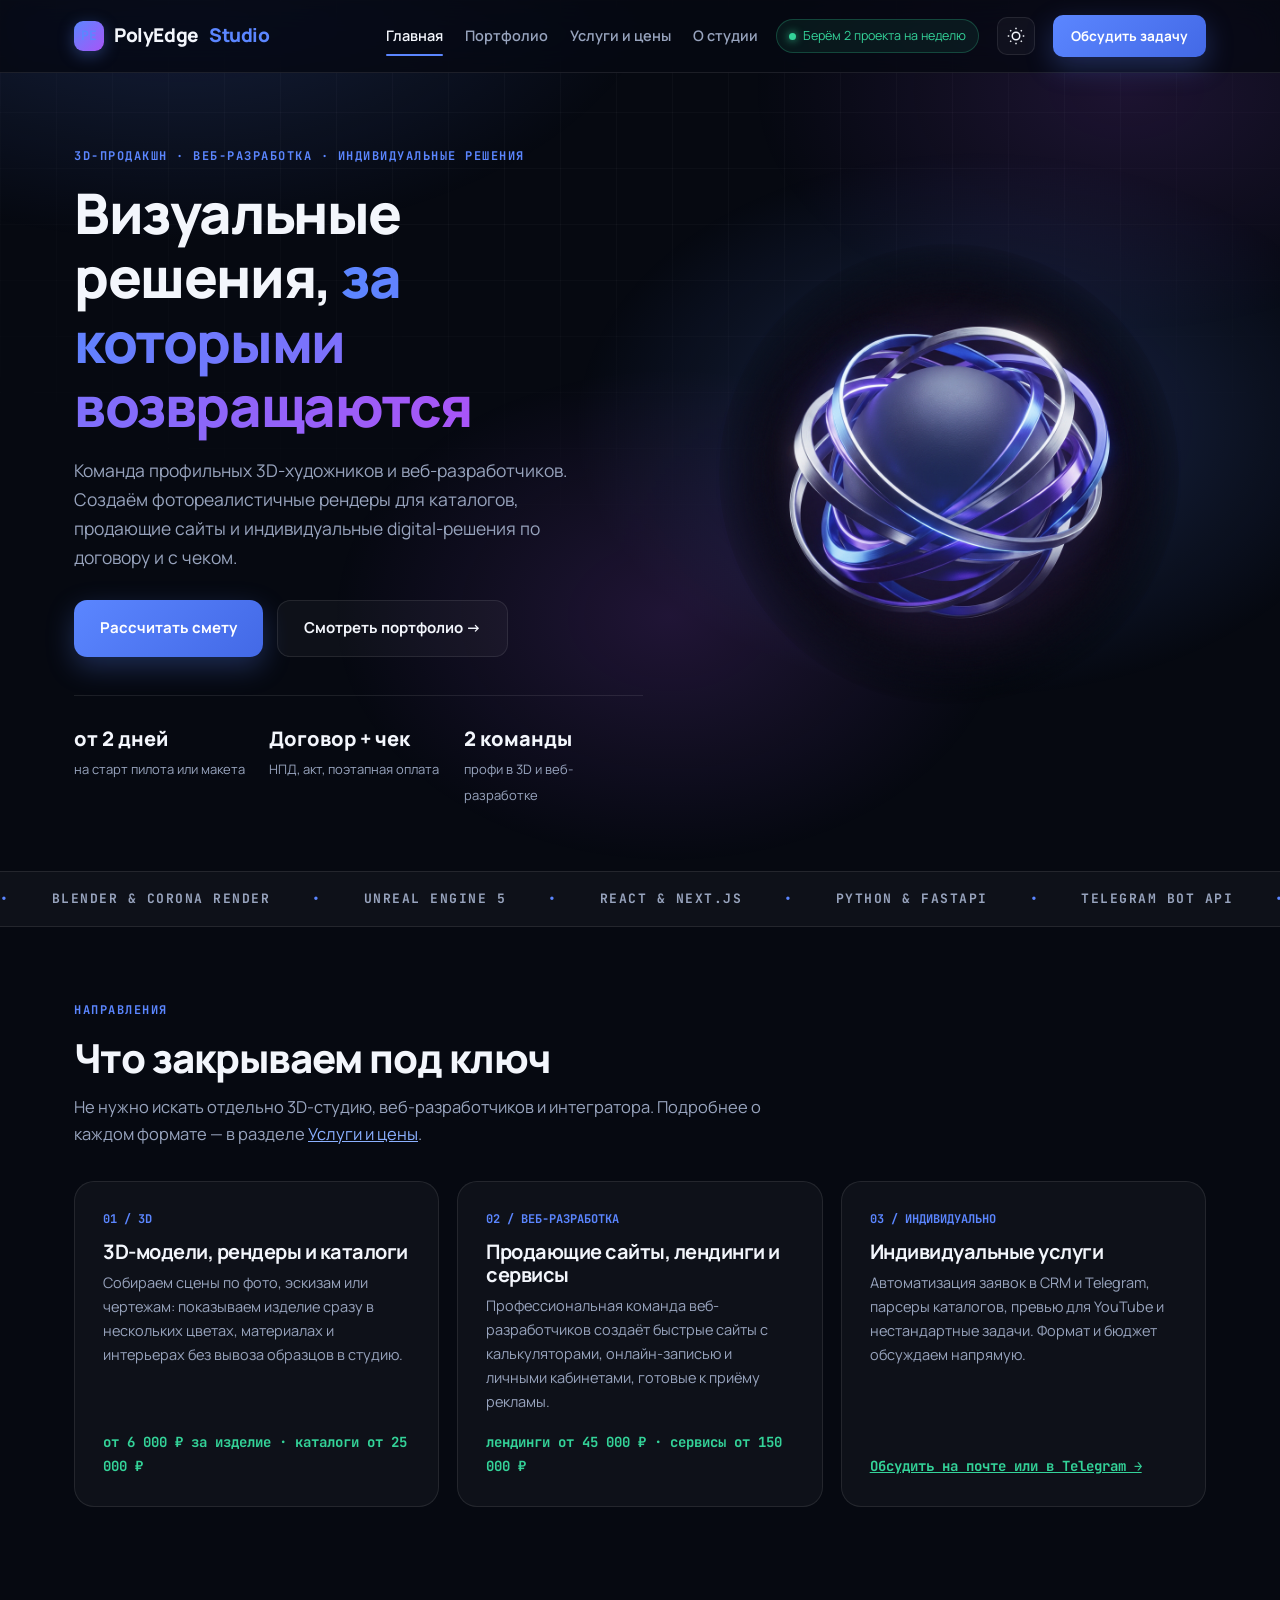
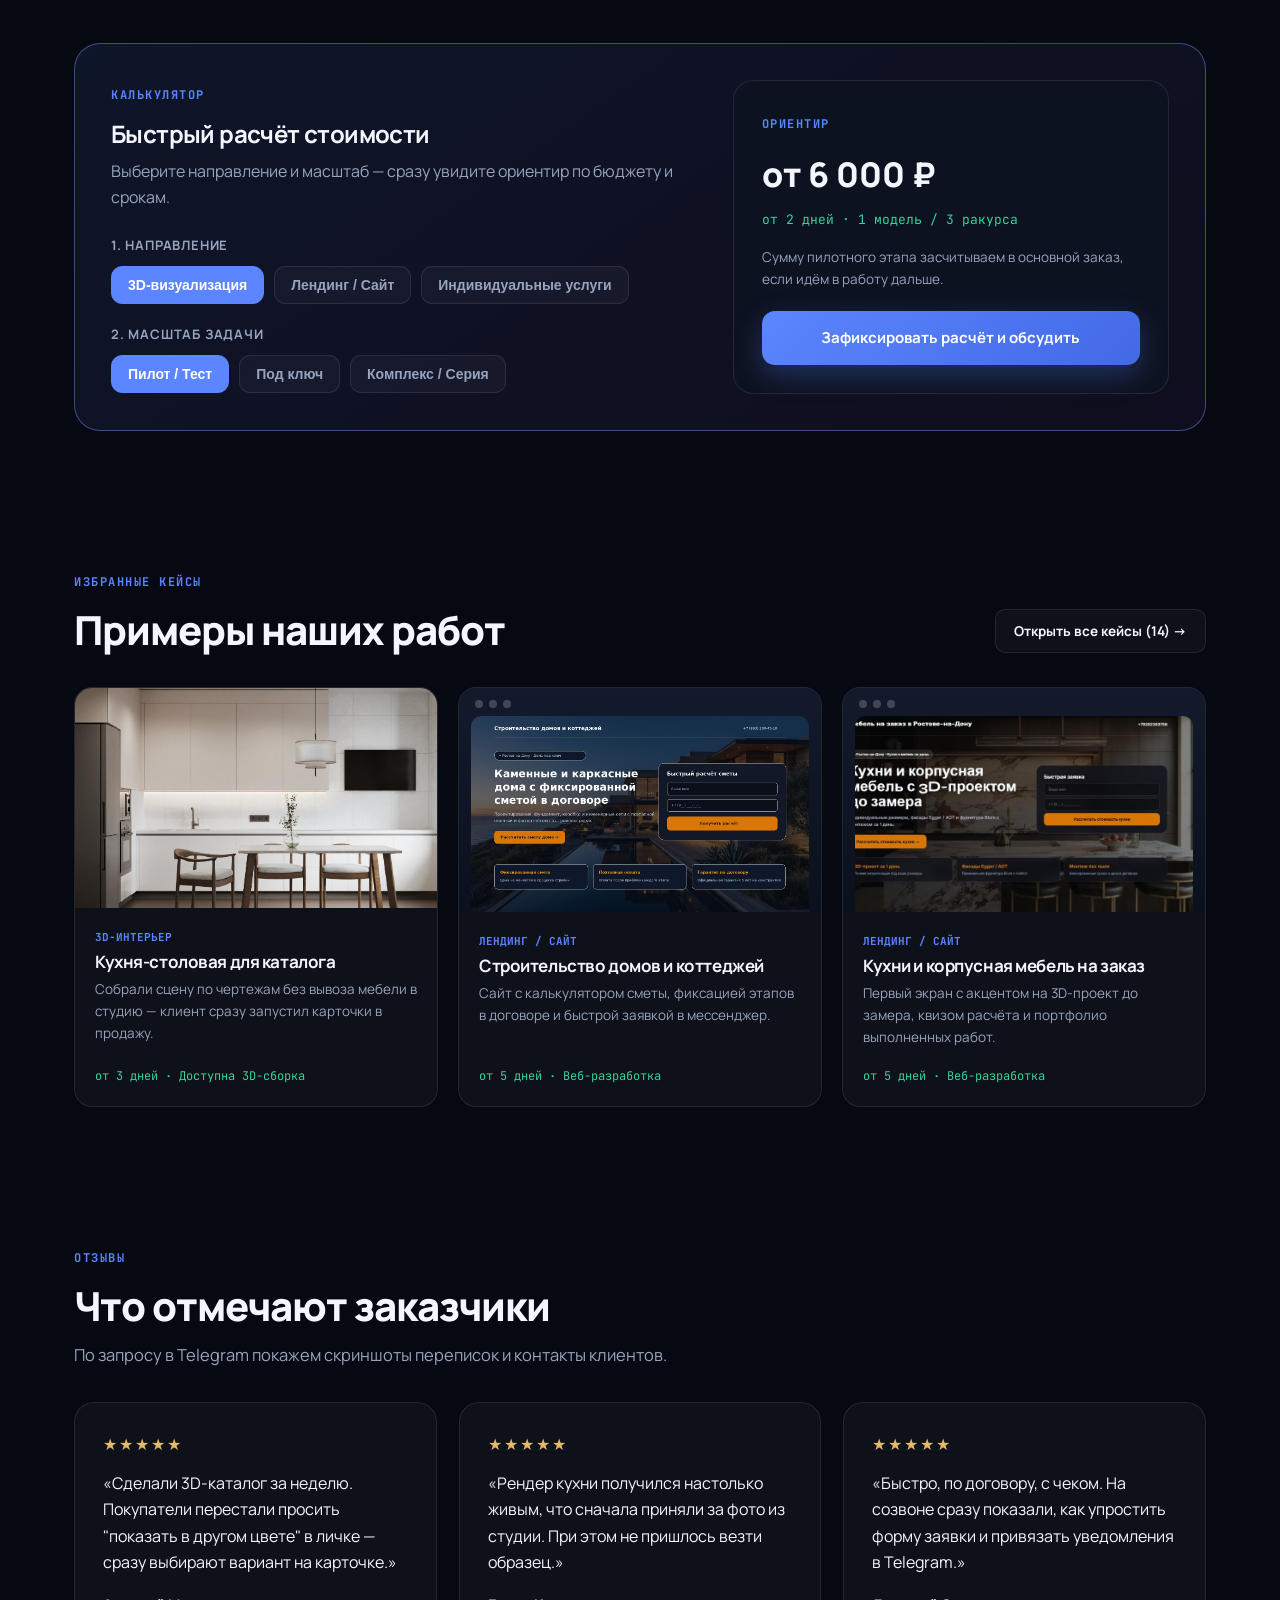
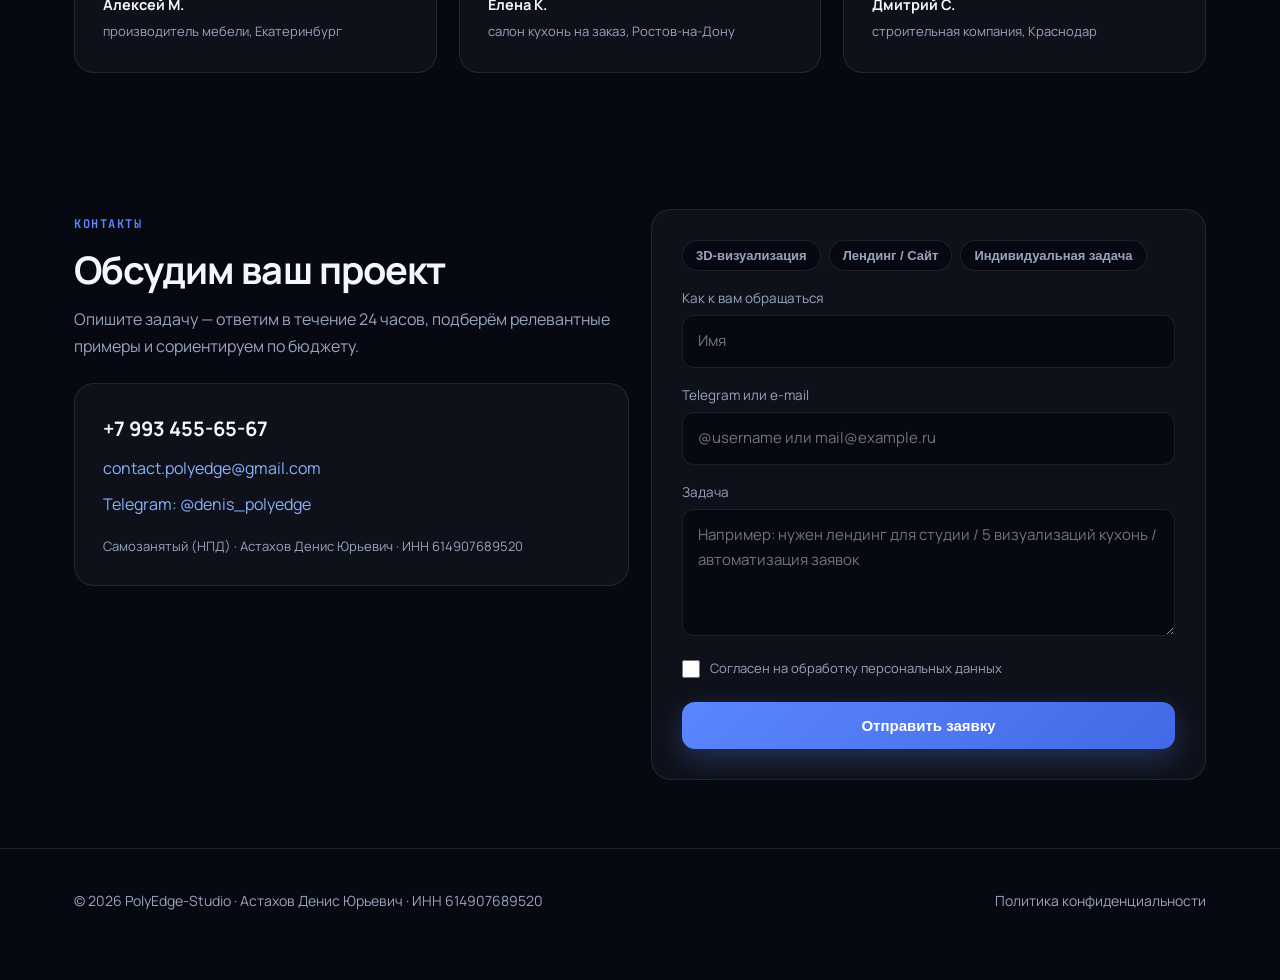
==== commit 88a9a4cf: "Add files via upload" ====
--- a/index.html
+++ b/index.html
@@ -5,7 +5,9 @@
 <meta name="viewport" content="width=device-width, initial-scale=1">
 <title>PolyEdge-Studio — 3D-визуализация, сайты и автоматизация для бизнеса</title>
 <meta name="description" content="Фотореалистичные 3D-рендеры мебели и интерьера, продающие сайты и автоматизация заявок. Команда профессионалов, договор и чек.">
-<link rel="stylesheet" href="assets/style.css?v=19">
+<link rel="stylesheet" href="assets/style.css?v=26">
+  <link rel="icon" type="image/svg+xml" href="assets/favicon.svg">
+  <link rel="icon" type="image/png" href="assets/favicon.png">
 </head>
 <body>
 <div class="scroll-progress" id="scroll-progress"></div>
@@ -41,15 +43,15 @@
     <div class="wrap" style="position:relative">
       <div class="hero-grid">
         <div>
-          <span class="eyebrow">3D · Веб-разработка · Автоматизация</span>
-          <h1>Визуал и digital-системы, <span class="grad">которые приводят клиентов</span></h1>
-          <p class="sub">Команда профильных 3D-художников и веб-разработчиков. Делаем фотореалистичные рендеры для каталогов, быстрые сайты с онлайн-записью и автоворонки по договору и с чеком.</p>
+          <span class="eyebrow">3D-продакшн · Веб-разработка · Индивидуальные решения</span>
+          <h1>Визуальные решения, <span class="grad">за которыми возвращаются</span></h1>
+          <p class="sub">Команда профильных 3D-художников и веб-разработчиков. Создаём фотореалистичные рендеры для каталогов, продающие сайты и индивидуальные digital-решения по договору и с чеком.</p>
           <div class="cta">
             <a class="btn" href="#estimator">Рассчитать смету</a>
             <a class="btn ghost" href="portfolio.html">Смотреть портфолио →</a>
           </div>
           <div class="trust-row">
-            <div class="trust-item"><b>2–3 дня</b><span>на первый рендер или макет</span></div>
+            <div class="trust-item"><b>от 2 дней</b><span>на старт пилота или макета</span></div>
             <div class="trust-item"><b>Договор + чек</b><span>НПД, акт, поэтапная оплата</span></div>
             <div class="trust-item"><b>2 команды</b><span>профи в 3D и веб-разработке</span></div>
           </div>
@@ -78,35 +80,23 @@
         <p class="sub">Не нужно искать отдельно 3D-студию, веб-разработчиков и интегратора. Подробнее о каждом формате — в разделе <a href="services.html" style="color:#8bb0ff;text-decoration:underline">Услуги и цены</a>.</p>
       </div>
       <div class="bento">
-        <div class="bento-card wide">
-          <span class="bento-num">01 / 3D-ПРОДАКШН</span>
-          <h3>3D-визуализация мебели и каталоги</h3>
-          <p>Собираем сцены по фото или чертежам: показываем одну модель сразу в 5–10 цветах и интерьерах без аренды студии и логистики образцов.</p>
+        <div class="bento-card">
+          <span class="bento-num">01 / 3D</span>
+          <h3>3D-модели, рендеры и каталоги</h3>
+          <p>Собираем сцены по фото, эскизам или чертежам: показываем изделие сразу в нескольких цветах, материалах и интерьерах без вывоза образцов в студию.</p>
           <div class="price-tag">от 6 000 ₽ за изделие · каталоги от 25 000 ₽</div>
         </div>
-        <div class="bento-card wide">
-          <span class="bento-num">02 / WEB & SAAS</span>
+        <div class="bento-card">
+          <span class="bento-num">02 / ВЕБ-РАЗРАБОТКА</span>
           <h3>Продающие сайты, лендинги и сервисы</h3>
-          <p>Профессиональная команда веб-разработчиков делает быстрые сайты с квизами, онлайн-записью и личными кабинетами, готовые к приёму рекламы.</p>
-          <div class="price-tag">лендинги от 45 000 ₽ · SaaS от 150 000 ₽</div>
+          <p>Профессиональная команда веб-разработчиков создаёт быстрые сайты с калькуляторами, онлайн-записью и личными кабинетами, готовые к приёму рекламы.</p>
+          <div class="price-tag">лендинги от 45 000 ₽ · сервисы от 150 000 ₽</div>
         </div>
         <div class="bento-card">
-          <span class="bento-num">03 / АВТОМАТИЗАЦИЯ</span>
-          <h3>Заявки и CRM-воронки</h3>
-          <p>Связываем сайт, Telegram и CRM, чтобы лиды фиксировались за секунду без потерь.</p>
-          <div class="price-tag">от 40 000 ₽</div>
-        </div>
-        <div class="bento-card">
-          <span class="bento-num">04 / YOUTUBE</span>
-          <h3>Превью с высоким CTR</h3>
-          <p>Кликабельные обложки, которые читаются с телефона и выделяются в рекомендациях.</p>
-          <div class="price-tag">от 6 000 ₽ за 3 шт.</div>
-        </div>
-        <div class="bento-card">
-          <span class="bento-num">05 / ПАРСИНГ</span>
-          <h3>Мониторинг цен и лидов</h3>
-          <p>Автоматический сбор каталогов конкурентов, остатков и контактов в удобную таблицу.</p>
-          <div class="price-tag">по задаче</div>
+          <span class="bento-num">03 / ИНДИВИДУАЛЬНО</span>
+          <h3>Индивидуальные услуги</h3>
+          <p>Автоматизация заявок в CRM и Telegram, парсеры каталогов, превью для YouTube и нестандартные задачи. Формат и бюджет обсуждаем напрямую.</p>
+          <div class="price-tag"><a href="#contact" style="text-decoration:underline">Обсудить на почте или в Telegram →</a></div>
         </div>
       </div>
     </div>
@@ -125,8 +115,7 @@
             <div class="chip-row">
               <button class="chip active" type="button" data-calc-service="3d">3D-визуализация</button>
               <button class="chip" type="button" data-calc-service="web">Лендинг / Сайт</button>
-              <button class="chip" type="button" data-calc-service="auto">Автоматизация / CRM</button>
-              <button class="chip" type="button" data-calc-service="yt">Превью YouTube</button>
+              <button class="chip" type="button" data-calc-service="custom">Индивидуальные услуги</button>
             </div>
           </div>
 
@@ -143,7 +132,7 @@
         <div class="calc-result">
           <span class="eyebrow" style="margin-bottom:4px">Ориентир</span>
           <div class="calc-price" id="calc-price">от 6 000 ₽</div>
-          <div class="calc-term" id="calc-term">2–3 дня · 1 модель / 3 ракурса</div>
+          <div class="calc-term" id="calc-term">от 2 дней · 1 модель / 3 ракурса</div>
           <p class="calc-note">Сумму пилотного этапа засчитываем в основной заказ, если идём в работу дальше.</p>
           <a class="btn" id="calc-apply" href="#contact" style="width:100%">Зафиксировать расчёт и обсудить</a>
         </div>
@@ -158,37 +147,43 @@
           <span class="eyebrow">Избранные кейсы</span>
           <h2>Примеры наших работ</h2>
         </div>
-        <a class="btn ghost sm" href="portfolio.html">Открыть все кейсы (12) →</a>
+        <a class="btn ghost sm" href="portfolio.html">Открыть все кейсы (14) →</a>
       </div>
 
       <div class="cases-grid">
-        <article class="case-card">
+        <article class="case-card" data-3d-assembly="kitchen">
           <div class="case-thumb"><img src="assets/work-03.jpg" alt="3D-визуализация кухни-столовой" loading="lazy"></div>
           <div class="case-body">
             <span class="case-tag">3D-интерьер</span>
             <h3>Кухня-столовая для каталога</h3>
             <p>Собрали сцену по чертежам без вывоза мебели в студию — клиент сразу запустил карточки в продажу.</p>
-            <div class="case-meta">3 дня · Экономия на съёмке</div>
+            <div class="case-meta">от 3 дней · Доступна 3D-сборка</div>
           </div>
         </article>
 
-        <article class="case-card">
-          <div class="case-thumb"><img src="assets/demo_web.png" alt="Лендинг для мебельного производства" loading="lazy"></div>
+        <article class="case-card is-ui">
+          <div class="case-thumb">
+            <div class="ui-bar"><i></i><i></i><i></i></div>
+            <img src="assets/case_stroy.jpg" alt="Сайт для строительства домов и коттеджей" loading="lazy">
+          </div>
           <div class="case-body">
             <span class="case-tag">Лендинг / Сайт</span>
-            <h3>Сайт для фабрики кухонь</h3>
-            <p>Чёткий оффер на первом экране, форма расчёта стоимости за 15 минут и адаптив под рекламу.</p>
-            <div class="case-meta">5 дней · Команда веб-разработки</div>
+            <h3>Строительство домов и коттеджей</h3>
+            <p>Сайт с калькулятором сметы, фиксацией этапов в договоре и быстрой заявкой в мессенджер.</p>
+            <div class="case-meta">от 5 дней · Веб-разработка</div>
           </div>
         </article>
 
-        <article class="case-card">
-          <div class="case-thumb"><img src="assets/leadforge_app.png" alt="Веб-сервис LeadForge ULTRA" loading="lazy"></div>
+        <article class="case-card is-ui">
+          <div class="case-thumb">
+            <div class="ui-bar"><i></i><i></i><i></i></div>
+            <img src="assets/case_mebel.jpg" alt="Сайт для салона мебели на заказ" loading="lazy">
+          </div>
           <div class="case-body">
-            <span class="case-tag">Веб-сервис и автоматизация</span>
-            <h3>Платформа сбора и рассылки лидов</h3>
-            <p>Веб-интерфейс, парсинг компаний, генерация офферов и автоотправка заявок через SMTP/CRM.</p>
-            <div class="case-meta">MVP за 14 дней · Под ключ</div>
+            <span class="case-tag">Лендинг / Сайт</span>
+            <h3>Кухни и корпусная мебель на заказ</h3>
+            <p>Первый экран с акцентом на 3D-проект до замера, квизом расчёта и портфолио выполненных работ.</p>
+            <div class="case-meta">от 5 дней · Веб-разработка</div>
           </div>
         </article>
       </div>
@@ -231,7 +226,7 @@
         <div>
           <span class="eyebrow">Контакты</span>
           <h2 style="font-size:clamp(28px,3.5vw,38px);margin-bottom:14px">Обсудим ваш проект</h2>
-          <p class="sub" style="margin-bottom:24px">Опишите задачу — за 2 часа пришлём релевантные примеры, сроки и смету под ваш бюджет.</p>
+          <p class="sub" style="margin-bottom:24px">Опишите задачу — ответим в течение 24 часов, подберём релевантные примеры и сориентируем по бюджету.</p>
           <div class="panel" style="display:grid;gap:10px">
             <b style="font-size:20px">+7 993 455-65-67</b>
             <a href="mailto:contact.polyedge@gmail.com" style="color:#8bb0ff">contact.polyedge@gmail.com</a>
@@ -245,8 +240,7 @@
           <div class="form-tags">
             <button class="form-tag" type="button">3D-визуализация</button>
             <button class="form-tag" type="button">Лендинг / Сайт</button>
-            <button class="form-tag" type="button">Автоматизация / CRM</button>
-            <button class="form-tag" type="button">SaaS / Веб-сервис</button>
+            <button class="form-tag" type="button">Индивидуальная задача</button>
           </div>
           <label>Как к вам обращаться<input name="name" required placeholder="Имя"></label>
           <label>Telegram или e-mail<input name="contact" required placeholder="@username или mail@example.ru"></label>
@@ -276,12 +270,44 @@
       <h3 id="cm-title"></h3>
       <p id="cm-desc"></p>
       <div class="case-modal-meta" id="cm-meta"></div>
-      <a class="btn" id="cm-cta" href="index.html#contact" style="margin-top:auto">Хочу похожий проект</a>
+      <div style="display:flex;flex-direction:column;gap:8px;margin-top:auto">
+        <button class="btn ghost" id="cm-open-3d" type="button" style="display:none">Рассмотреть детали и свет</button>
+        <a class="btn" id="cm-cta" href="index.html#contact">Хочу похожий проект</a>
+      </div>
     </div>
   </div>
 </div>
 
+<div class="assembly-fs" id="assembly-fullscreen" aria-hidden="true">
+  <div class="assembly-fs-top">
+    <div class="assembly-fs-title">
+      <span>Студийный просмотр · Детали и оттенки</span>
+      <strong id="afs-title">Проект</strong>
+    </div>
+    <button class="assembly-fs-close" id="afs-close" type="button" aria-label="Закрыть">×</button>
+  </div>
+  <div class="assembly-fs-stage">
+    <div class="studio-viewer" id="studio-viewer" data-mood="original">
+      <span class="studio-hint">Наведите курсор для увеличения (колёсико меняет масштаб) · Переключайте свет ниже</span>
+      <img id="studio-img" src="" alt="">
+      <div class="studio-loupe" id="studio-loupe"></div>
+    </div>
+  </div>
+  <div class="assembly-fs-bar">
+    <button class="afs-step active" type="button" data-mood="original"><span class="swatch-dot" style="background:#cbd5e1"></span>Оригинал</button>
+    <button class="afs-step" type="button" data-mood="warm"><span class="swatch-dot" style="background:#d4a373"></span>Тёплый вечерний</button>
+    <button class="afs-step" type="button" data-mood="scandi"><span class="swatch-dot" style="background:#e2e8f0"></span>Сканди дневной</button>
+    <button class="afs-step" type="button" data-mood="loft"><span class="swatch-dot" style="background:#334155"></span>Контрастный лофт</button>
+    <div class="afs-zoom-wrap">
+      <span>Увеличение</span>
+      <input id="afs-zoom-range" type="range" min="1.5" max="4.0" step="0.1" value="2.4">
+      <strong id="afs-zoom-val">2.4×</strong>
+    </div>
+    <button class="afs-step active afs-loupe-toggle" type="button" id="afs-loupe-toggle">Лупа: ВКЛ</button>
+  </div>
+</div>
+
 <script src="https://unpkg.com/three@0.160.0/build/three.min.js"></script>
-<script src="assets/app.js?v=19"></script>
+<script src="assets/app.js?v=26"></script>
 </body>
 </html>
--- a/assets/style.css
+++ b/assets/style.css
@@ -722,3 +722,202 @@
   0%, 100% { transform: translateY(0px) rotate(-2deg) scale(1); }
   50% { transform: translateY(-16px) rotate(3deg) scale(1.03); }
 }
+
+/* === Clean Modal Image & Fullscreen Studio Loupe + Palette Viewer === */
+.case-modal-img {
+  position: relative;
+  background: #070b15;
+  display: flex;
+  align-items: center;
+  justify-content: center;
+  overflow: hidden;
+  min-height: 360px;
+}
+.case-modal-img img {
+  width: 100%;
+  height: 100%;
+  max-height: 480px;
+  object-fit: cover;
+  display: block;
+}
+
+.assembly-fs {
+  position: fixed;
+  inset: 0;
+  z-index: 1200;
+  background: radial-gradient(circle at 50% 35%, #111933 0%, #050811 75%);
+  display: none;
+  flex-direction: column;
+}
+.assembly-fs.open { display: flex; }
+.assembly-fs-top {
+  position: relative;
+  z-index: 3;
+  display: flex;
+  align-items: center;
+  justify-content: space-between;
+  gap: 16px;
+  padding: 16px 24px;
+  border-bottom: 1px solid rgba(255, 255, 255, 0.08);
+  background: rgba(5, 8, 17, 0.78);
+  backdrop-filter: blur(12px);
+}
+.assembly-fs-title { display: flex; flex-direction: column; gap: 2px; }
+.assembly-fs-title span {
+  font-family: var(--mono);
+  font-size: 11px;
+  letter-spacing: 1px;
+  text-transform: uppercase;
+  color: var(--accent);
+}
+.assembly-fs-title strong { font-size: 17px; color: #f3f6fc; }
+.assembly-fs-close {
+  width: 42px; height: 42px; border-radius: 50%;
+  border: 1px solid rgba(255, 255, 255, 0.18);
+  background: rgba(255, 255, 255, 0.08);
+  color: #fff; font-size: 24px; cursor: pointer;
+  display: grid; place-items: center;
+}
+.assembly-fs-close:hover { background: rgba(255, 255, 255, 0.18); }
+
+.assembly-fs-stage {
+  position: relative;
+  flex: 1;
+  width: 100%;
+  display: flex;
+  align-items: center;
+  justify-content: center;
+  padding: 24px;
+  overflow: hidden;
+}
+.studio-viewer {
+  position: relative;
+  max-width: 1120px;
+  max-height: calc(100vh - 170px);
+  width: 100%;
+  aspect-ratio: 16 / 10;
+  border-radius: 18px;
+  overflow: hidden;
+  border: 1px solid rgba(126, 161, 255, 0.28);
+  box-shadow: 0 30px 90px rgba(0, 0, 0, 0.65);
+  background: #070b15;
+  cursor: crosshair;
+}
+.studio-viewer img {
+  width: 100%;
+  height: 100%;
+  object-fit: cover;
+  display: block;
+  transition: filter 0.45s cubic-bezier(0.22, 1, 0.36, 1);
+  pointer-events: none;
+}
+.studio-viewer[data-mood="original"] img { filter: none; }
+.studio-viewer[data-mood="warm"] img { filter: sepia(0.22) saturate(1.18) brightness(0.96) contrast(1.06); }
+.studio-viewer[data-mood="scandi"] img { filter: saturate(0.82) brightness(1.08) contrast(0.96) hue-rotate(-6deg); }
+.studio-viewer[data-mood="loft"] img { filter: contrast(1.16) brightness(0.84) saturate(0.88); }
+
+.studio-loupe {
+  position: absolute;
+  width: 190px;
+  height: 190px;
+  border-radius: 50%;
+  border: 2px solid rgba(126, 161, 255, 0.85);
+  box-shadow: 0 12px 36px rgba(0, 0, 0, 0.7), inset 0 0 24px rgba(91, 134, 255, 0.22);
+  pointer-events: none;
+  opacity: 0;
+  transform: translate(-50%, -50%) scale(0.9);
+  transition: opacity 0.16s ease, transform 0.16s ease;
+  background-repeat: no-repeat;
+  z-index: 6;
+}
+.studio-loupe.active {
+  opacity: 1;
+  transform: translate(-50%, -50%) scale(1);
+}
+.studio-hint {
+  position: absolute;
+  top: 14px;
+  left: 14px;
+  z-index: 5;
+  font-family: var(--mono);
+  font-size: 11.5px;
+  padding: 6px 12px;
+  border-radius: 99px;
+  background: rgba(6, 9, 17, 0.78);
+  border: 1px solid rgba(255, 255, 255, 0.14);
+  color: #cbd5e1;
+  pointer-events: none;
+  backdrop-filter: blur(8px);
+}
+
+.assembly-fs-bar {
+  position: relative;
+  z-index: 3;
+  display: flex;
+  align-items: center;
+  gap: 10px;
+  flex-wrap: wrap;
+  padding: 14px 24px;
+  border-top: 1px solid rgba(255, 255, 255, 0.08);
+  background: rgba(5, 8, 17, 0.85);
+  backdrop-filter: blur(12px);
+}
+.afs-step {
+  padding: 8px 14px;
+  border-radius: 10px;
+  border: 1px solid rgba(255, 255, 255, 0.12);
+  background: rgba(255, 255, 255, 0.04);
+  color: #98a4be;
+  font-family: var(--mono);
+  font-size: 12px;
+  font-weight: 600;
+  cursor: pointer;
+  transition: all 0.16s ease;
+  display: inline-flex;
+  align-items: center;
+  gap: 8px;
+}
+.afs-step:hover { color: #fff; border-color: var(--accent); }
+.afs-step.active { background: var(--accent); border-color: var(--accent); color: #fff; }
+.swatch-dot { width: 10px; height: 10px; border-radius: 50%; display: inline-block; border: 1px solid rgba(255,255,255,0.4); }
+
+.afs-zoom-wrap {
+  display: inline-flex;
+  align-items: center;
+  gap: 8px;
+  margin-left: auto;
+  padding: 5px 12px;
+  border-radius: 10px;
+  border: 1px solid rgba(255, 255, 255, 0.12);
+  background: rgba(255, 255, 255, 0.04);
+  font-family: var(--mono);
+  font-size: 12px;
+  color: #cbd5e1;
+}
+.afs-zoom-wrap input[type="range"] {
+  width: 96px;
+  margin: 0;
+  padding: 0;
+  accent-color: var(--accent);
+  cursor: pointer;
+}
+.afs-loupe-toggle { margin-left: 0; }
+
+
+/* Pricing comparison table in services.html */
+.price-table-wrap {
+  overflow-x: auto;
+  background: var(--surface);
+  border: 1px solid var(--border);
+  border-radius: var(--radius);
+}
+.price-table { width: 100%; border-collapse: collapse; font-size: 14.5px; }
+.price-table th, .price-table td {
+  padding: 16px 18px; text-align: left; border-bottom: 1px solid var(--border); vertical-align: top;
+}
+.price-table th {
+  font-family: var(--mono); font-size: 12px; text-transform: uppercase;
+  letter-spacing: 0.8px; color: var(--accent); background: rgba(91, 134, 255, 0.05);
+}
+.price-table tr:last-child td { border-bottom: none; }
+.price-table td b { color: var(--text); }
